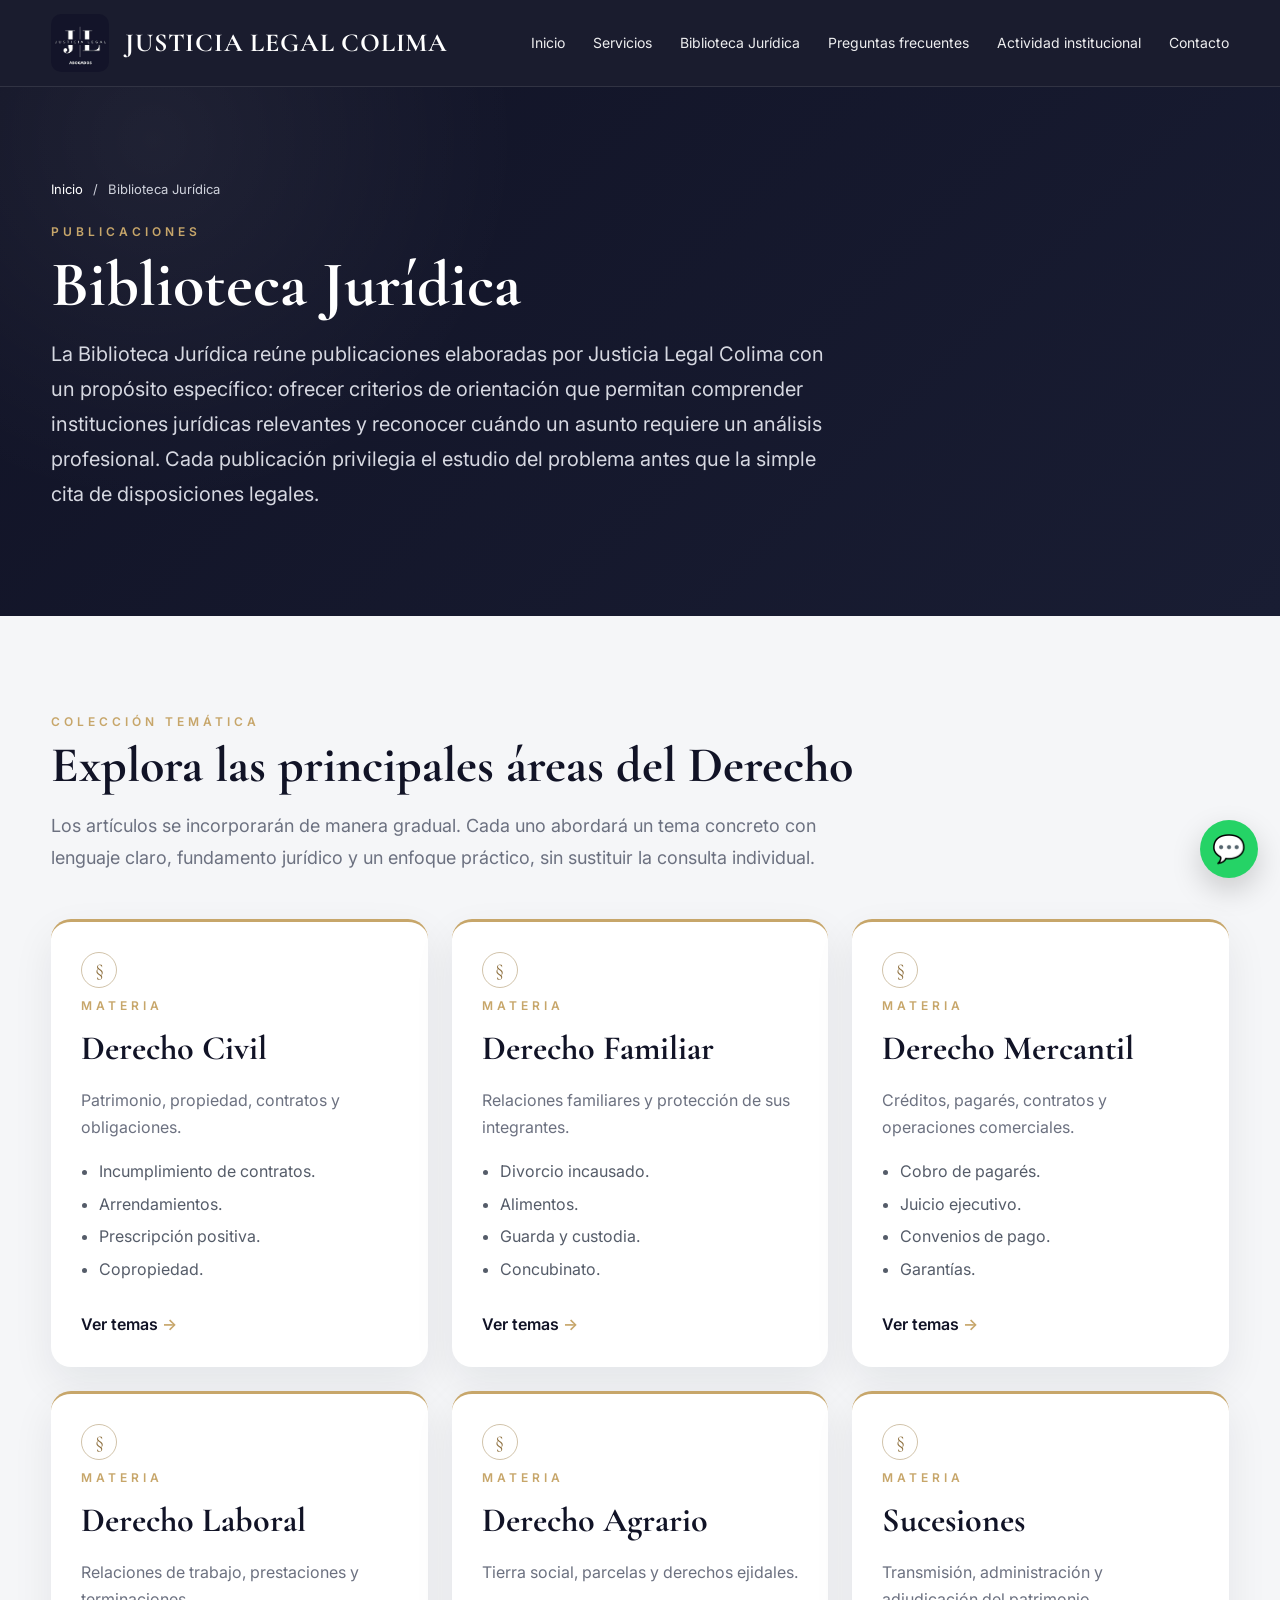
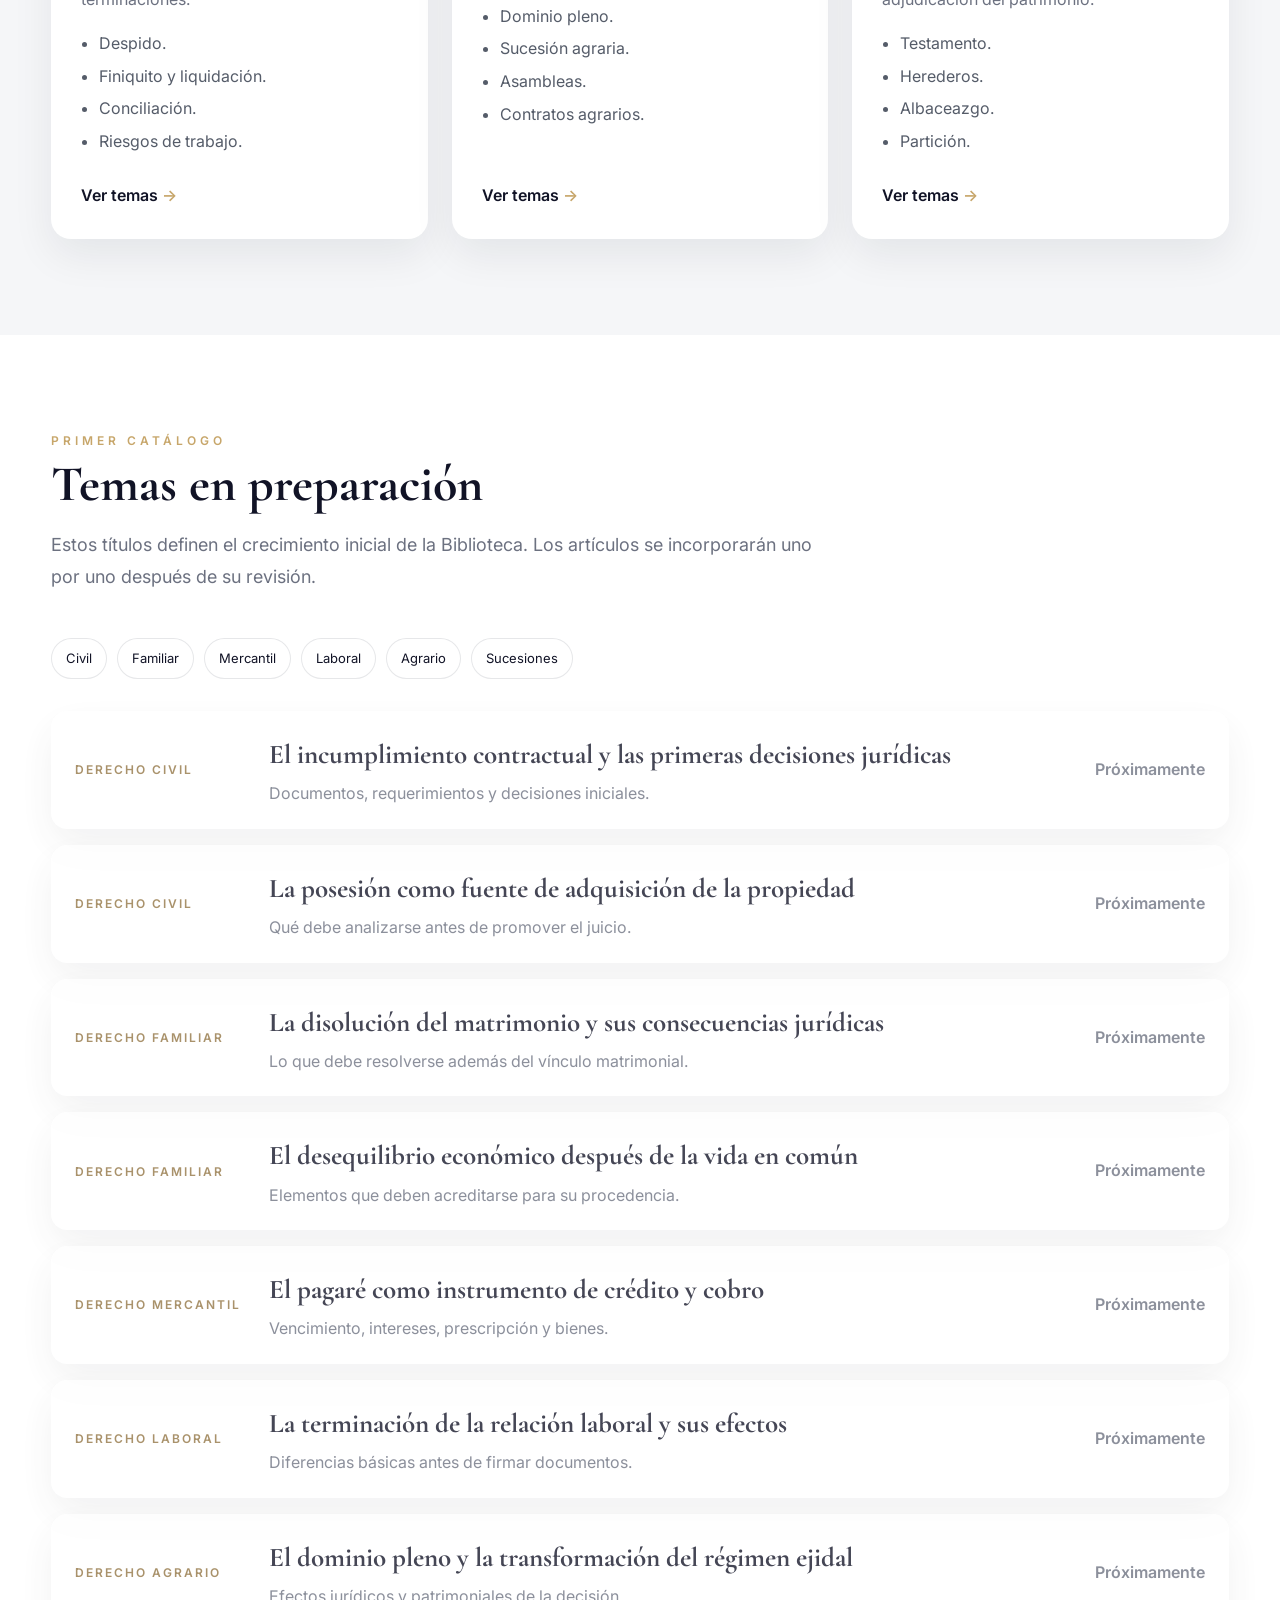
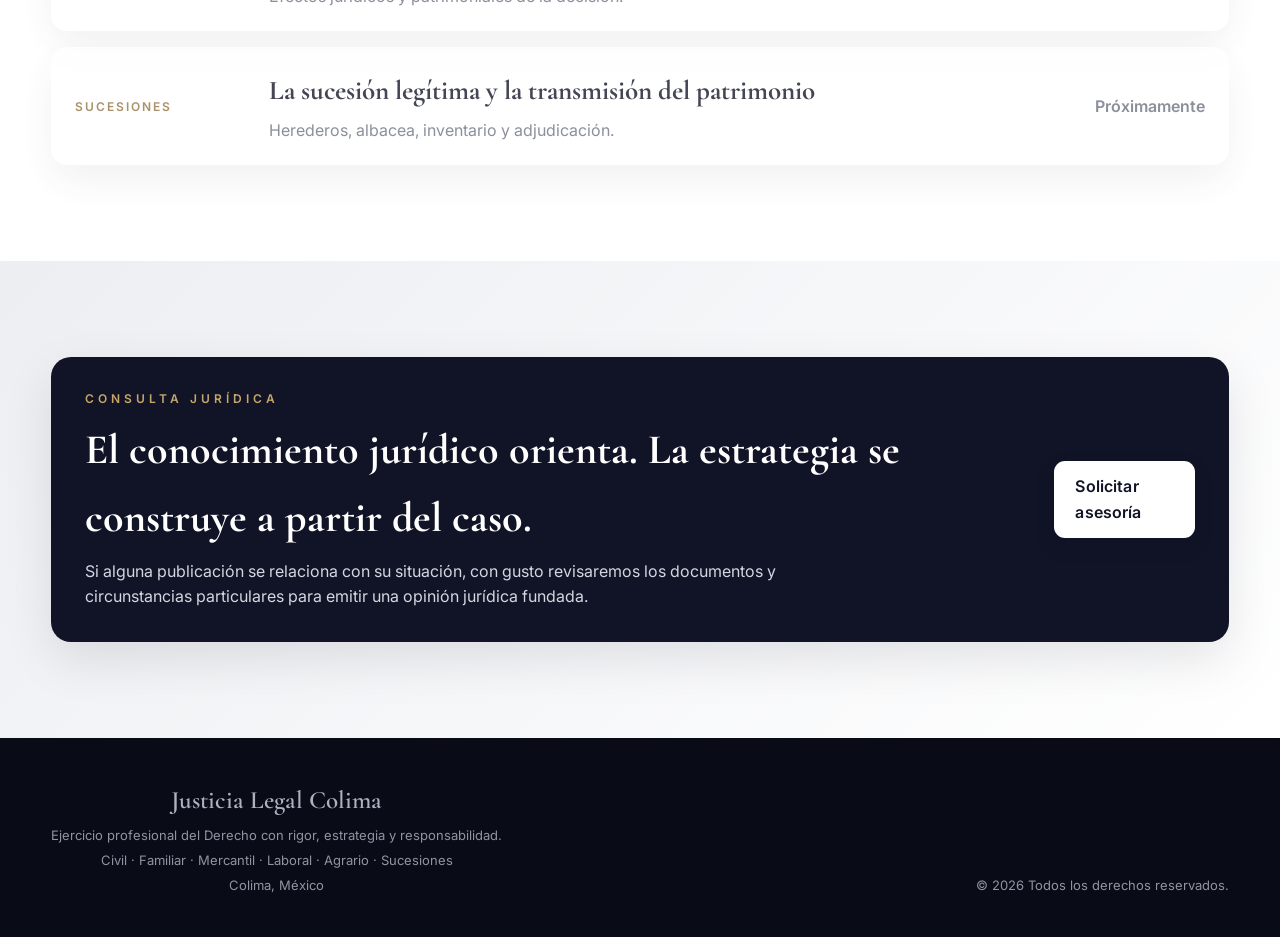
==== biblioteca/index.html @ bfbe4fc1 "Carga inicial del sitio web" ====
<!DOCTYPE html>

<html lang="es"><head>
<meta charset="utf-8"/><meta content="width=device-width,initial-scale=1" name="viewport"/>
<title>Biblioteca Jurídica | Justicia Legal Colima</title>
<meta content="Biblioteca Jurídica de Justicia Legal Colima. Orientación clara en Derecho Civil, Familiar, Mercantil, Laboral, Agrario y Sucesiones." name="description"/>
<link href="https://fonts.googleapis.com" rel="preconnect"/><link crossorigin="" href="https://fonts.gstatic.com" rel="preconnect"/>
<link href="https://fonts.googleapis.com/css2?family=Cormorant+Garamond:wght@500;600;700&amp;family=Inter:wght@300;400;500;600&amp;display=swap" rel="stylesheet"/>
<link href="../css/estilos.css" rel="stylesheet"/>
</head><body>
<header class="site-header">
<div class="container nav">
<a aria-label="Justicia Legal Colima" class="brand" href="../index.html">
<img alt="Logotipo de Justicia Legal Colima" src="../imagenes/logo_justicia_legal.jpg"/>
<div class="brand-name">JUSTICIA LEGAL COLIMA</div>
</a>
<nav aria-label="Navegación principal">
<a href="../index.html">Inicio</a>
<a href="../index.html#servicios">Servicios</a>
<a href="../biblioteca/index.html">Biblioteca Jurídica</a>
<a href="../paginas/preguntas-frecuentes.html">Preguntas frecuentes</a>
<a href="../noticias/index.html">Actividad institucional</a>
<a href="../index.html#contacto">Contacto</a>
</nav>
</div>
</header>
<main>
<section class="content-hero"><div class="container">
<div class="breadcrumb"><a href="../index.html">Inicio</a><span>/</span><span>Biblioteca Jurídica</span></div>
<div class="eyebrow">Publicaciones</div>
<h1>Biblioteca Jurídica</h1>
<p>La Biblioteca Jurídica reúne publicaciones elaboradas por Justicia Legal Colima con un propósito específico: ofrecer criterios de orientación que permitan comprender instituciones jurídicas relevantes y reconocer cuándo un asunto requiere un análisis profesional. Cada publicación privilegia el estudio del problema antes que la simple cita de disposiciones legales.</p>
</div></section>
<section><div class="container">
<div class="section-heading"><div class="kicker">Colección temática</div><h2>Explora las principales áreas del Derecho</h2>
<p>Los artículos se incorporarán de manera gradual. Cada uno abordará un tema concreto con lenguaje claro, fundamento jurídico y un enfoque práctico, sin sustituir la consulta individual.</p></div>
<div class="library-grid">
<a class="library-card" href="#civil"><div class="kicker">Materia</div><h2>Derecho Civil</h2><p>Patrimonio, propiedad, contratos y obligaciones.</p><ul><li>Incumplimiento de contratos.</li><li>Arrendamientos.</li><li>Prescripción positiva.</li><li>Copropiedad.</li></ul><span class="text-link">Ver temas</span></a>
<a class="library-card" href="#familiar"><div class="kicker">Materia</div><h2>Derecho Familiar</h2><p>Relaciones familiares y protección de sus integrantes.</p><ul><li>Divorcio incausado.</li><li>Alimentos.</li><li>Guarda y custodia.</li><li>Concubinato.</li></ul><span class="text-link">Ver temas</span></a>
<a class="library-card" href="#mercantil"><div class="kicker">Materia</div><h2>Derecho Mercantil</h2><p>Créditos, pagarés, contratos y operaciones comerciales.</p><ul><li>Cobro de pagarés.</li><li>Juicio ejecutivo.</li><li>Convenios de pago.</li><li>Garantías.</li></ul><span class="text-link">Ver temas</span></a>
<a class="library-card" href="#laboral"><div class="kicker">Materia</div><h2>Derecho Laboral</h2><p>Relaciones de trabajo, prestaciones y terminaciones.</p><ul><li>Despido.</li><li>Finiquito y liquidación.</li><li>Conciliación.</li><li>Riesgos de trabajo.</li></ul><span class="text-link">Ver temas</span></a>
<a class="library-card" href="#agrario"><div class="kicker">Materia</div><h2>Derecho Agrario</h2><p>Tierra social, parcelas y derechos ejidales.</p><ul><li>Dominio pleno.</li><li>Sucesión agraria.</li><li>Asambleas.</li><li>Contratos agrarios.</li></ul><span class="text-link">Ver temas</span></a>
<a class="library-card" href="#sucesiones"><div class="kicker">Materia</div><h2>Sucesiones</h2><p>Transmisión, administración y adjudicación del patrimonio.</p><ul><li>Testamento.</li><li>Herederos.</li><li>Albaceazgo.</li><li>Partición.</li></ul><span class="text-link">Ver temas</span></a>
</div></div></section>
<section class="light"><div class="container">
<div class="section-heading"><div class="kicker">Primer catálogo</div><h2>Temas en preparación</h2><p>Estos títulos definen el crecimiento inicial de la Biblioteca. Los artículos se incorporarán uno por uno después de su revisión.</p></div>
<div class="filter-bar">
<a href="#civil">Civil</a><a href="#familiar">Familiar</a><a href="#mercantil">Mercantil</a><a href="#laboral">Laboral</a><a href="#agrario">Agrario</a><a href="#sucesiones">Sucesiones</a>
</div>
<div class="article-list">
<article class="article-row is-coming" id="civil"><div class="article-area">Derecho Civil</div><div><h3>El incumplimiento contractual y las primeras decisiones jurídicas</h3><p>Documentos, requerimientos y decisiones iniciales.</p></div><a>Próximamente</a></article>
<article class="article-row is-coming"><div class="article-area">Derecho Civil</div><div><h3>La posesión como fuente de adquisición de la propiedad</h3><p>Qué debe analizarse antes de promover el juicio.</p></div><a>Próximamente</a></article>
<article class="article-row is-coming" id="familiar"><div class="article-area">Derecho Familiar</div><div><h3>La disolución del matrimonio y sus consecuencias jurídicas</h3><p>Lo que debe resolverse además del vínculo matrimonial.</p></div><a>Próximamente</a></article>
<article class="article-row is-coming"><div class="article-area">Derecho Familiar</div><div><h3>El desequilibrio económico después de la vida en común</h3><p>Elementos que deben acreditarse para su procedencia.</p></div><a>Próximamente</a></article>
<article class="article-row is-coming" id="mercantil"><div class="article-area">Derecho Mercantil</div><div><h3>El pagaré como instrumento de crédito y cobro</h3><p>Vencimiento, intereses, prescripción y bienes.</p></div><a>Próximamente</a></article>
<article class="article-row is-coming" id="laboral"><div class="article-area">Derecho Laboral</div><div><h3>La terminación de la relación laboral y sus efectos</h3><p>Diferencias básicas antes de firmar documentos.</p></div><a>Próximamente</a></article>
<article class="article-row is-coming" id="agrario"><div class="article-area">Derecho Agrario</div><div><h3>El dominio pleno y la transformación del régimen ejidal</h3><p>Efectos jurídicos y patrimoniales de la decisión.</p></div><a>Próximamente</a></article>
<article class="article-row is-coming" id="sucesiones"><div class="article-area">Sucesiones</div><div><h3>La sucesión legítima y la transmisión del patrimonio</h3><p>Herederos, albacea, inventario y adjudicación.</p></div><a>Próximamente</a></article>
</div>
</div></section>
<section class="final-cta"><div class="container"><div class="final-cta-box">
<div><div class="kicker">Consulta jurídica</div><h2>El conocimiento jurídico orienta. La estrategia se construye a partir del caso.</h2><p>Si alguna publicación se relaciona con su situación, con gusto revisaremos los documentos y circunstancias particulares para emitir una opinión jurídica fundada.</p></div>
<a class="btn btn-primary whatsapp" rel="noopener" target="_blank">Solicitar asesoría</a>
</div></div></section>
</main>
<a aria-label="WhatsApp" class="float-wa whatsapp" rel="noopener" target="_blank">💬</a>
<footer class="site-footer master-footer"><div class="container footer-inner"><div class="footer-brand"><strong>Justicia Legal Colima</strong><span>Ejercicio profesional del Derecho con rigor, estrategia y responsabilidad.</span><span>Civil · Familiar · Mercantil · Laboral · Agrario · Sucesiones</span><span>Colima, México</span></div><div class="footer-copy">© <span id="year"></span> Todos los derechos reservados.</div></div></footer>
<script src="../js/sitio.js"></script>
<script>
configurarPaginaArea({
  telefono:"3123106563",
  ladaPais:"52",
  mensajeWhatsApp:"Hola, me gustaría recibir información sobre una asesoría jurídica."
});
</script>
</body></html>
---- css/estilos.css ----
:root{
  --navy:#111326;
  --navy-soft:#191d33;
  --navy-light:#242941;
  --white:#f8f8fa;
  --gold:#c7a66a;
  --gold-soft:#dfc892;
  --text:#1b1e28;
  --muted:#6c7180;
  --line:rgba(17,19,38,.10);
  --shadow:0 18px 50px rgba(10,12,25,.10);
  --radius:22px;
}
*{box-sizing:border-box}
html{scroll-behavior:smooth}
body{
  margin:0;
  font-family:Inter,Arial,sans-serif;
  color:var(--text);
  background:#f5f6f8;
  line-height:1.6;
}
img{max-width:100%;display:block}
a{text-decoration:none}
.container{width:min(1180px,92%);margin:auto}
header{
  position:sticky;top:0;z-index:40;
  background:rgba(17,19,38,.96);
  backdrop-filter:blur(14px);
  border-bottom:1px solid rgba(255,255,255,.10);
}
.nav{
  min-height:86px;
  display:flex;
  align-items:center;
  justify-content:space-between;
  gap:28px;
}
.brand{
  display:flex;
  align-items:center;
  gap:16px;
  color:white;
}
.brand img{
  width:58px;height:58px;
  object-fit:cover;
  border-radius:10px;
}
.brand-name{
  font-family:"Cormorant Garamond",serif;
  font-size:26px;
  font-weight:700;
  letter-spacing:.8px;
}
.brand-sub{
  margin-top:-3px;
  font-size:11px;
  letter-spacing:5px;
  color:var(--gold-soft);
  text-transform:uppercase;
}
nav{display:flex;gap:28px}
nav a{
  color:white;
  font-size:14px;
  opacity:.92;
}
nav a:hover{color:var(--gold-soft)}
.hero{
  background:
  radial-gradient(circle at 10% 10%,rgba(255,255,255,.06),transparent 30%),
  linear-gradient(135deg,var(--navy),var(--navy-soft));
  color:white;
}
.hero-grid{
  min-height:760px;
  display:grid;
  grid-template-columns:1.18fr .82fr;
  gap:56px;
  align-items:center;
  padding:90px 0;
}
.eyebrow{
  color:var(--gold-soft);
  font-size:13px;
  letter-spacing:5px;
  text-transform:uppercase;
}
.hero h1{
  font-family:"Cormorant Garamond",serif;
  font-size:78px;
  line-height:.96;
  margin:18px 0 24px;
  max-width:700px;
}
.hero p{
  font-size:20px;
  line-height:1.75;
  color:#d7d9e1;
  max-width:700px;
}
.actions{
  display:flex;
  gap:14px;
  flex-wrap:wrap;
  margin-top:34px;
}
.btn{
  display:inline-flex;
  align-items:center;
  justify-content:center;
  padding:15px 24px;
  border-radius:11px;
  font-weight:600;
  transition:.2s ease;
}
.btn-primary{
  background:white;
  color:var(--navy);
}
.btn-primary:hover{transform:translateY(-2px)}
.btn-secondary{
  border:1px solid rgba(255,255,255,.42);
  color:white;
}
.hero-media{
  position:relative;
}
.hero-media::before{
  content:"";
  position:absolute;
  inset:-18px 20px 22px -18px;
  border:1px solid rgba(199,166,106,.38);
  border-radius:30px;
}
.hero-media img{
  position:relative;
  width:100%;
  aspect-ratio:4/5;
  object-fit:cover;
  border-radius:26px;
  box-shadow:0 28px 70px rgba(0,0,0,.30);
}
section{padding:82px 0}
.section-heading{
  max-width:770px;
  margin-bottom:44px;
}
.section-heading.center{
  text-align:center;
  margin-left:auto;
  margin-right:auto;
}
.kicker{
  color:#907340;
  font-size:12px;
  letter-spacing:4px;
  text-transform:uppercase;
  font-weight:600;
}
.section-heading h2{
  font-family:"Cormorant Garamond",serif;
  font-size:52px;
  line-height:1.05;
  color:var(--navy);
  margin:12px 0 16px;
}
.section-heading p{
  color:var(--muted);
  font-size:18px;
}
.services-grid{
  display:grid;
  grid-template-columns:repeat(3,1fr);
  gap:22px;
}
.service-card{
  background:white;
  padding:30px;
  border-radius:var(--radius);
  box-shadow:var(--shadow);
  border:1px solid rgba(17,19,38,.06);
  transition:.2s ease;
}
.service-card:hover{transform:translateY(-4px)}
.service-number{
  font-size:13px;
  letter-spacing:3px;
  color:#a1844e;
}
.service-card h3{
  font-family:"Cormorant Garamond",serif;
  font-size:29px;
  margin:13px 0 10px;
  color:var(--navy);
}
.service-card p{
  margin:0;
  color:var(--muted);
}
.about{
  background:white;
}
.about-grid{
  display:grid;
  grid-template-columns:.95fr 1.05fr;
  gap:58px;
  align-items:center;
}
.about-media img{
  width:100%;
  aspect-ratio:4/3;
  object-fit:cover;
  border-radius:26px;
  box-shadow:var(--shadow);
}
.about-copy h2{
  font-family:"Cormorant Garamond",serif;
  font-size:52px;
  line-height:1.08;
  color:var(--navy);
  margin:14px 0 20px;
}
.about-copy>p{
  color:var(--muted);
  font-size:18px;
}
.values-grid{
  display:grid;
  grid-template-columns:1fr 1fr;
  gap:18px;
  margin-top:28px;
}
.value{
  padding-top:16px;
  border-top:1px solid var(--line);
}
.value b{
  display:block;
  margin-bottom:6px;
  color:var(--navy);
}
.value span{
  color:var(--muted);
  font-size:15px;
}
.cta{
  background:linear-gradient(135deg,#eceef2,#ffffff);
}
.cta-box{
  display:flex;
  align-items:center;
  justify-content:space-between;
  gap:30px;
  padding:30px 42px;
  background:white;
  border-radius:28px;
  box-shadow:var(--shadow);
}
.cta-box h2{
  font-family:"Cormorant Garamond",serif;
  font-size:43px;
  margin:0 0 4px;
  color:var(--navy);
}
.cta-box p{
  margin:0;
  color:var(--muted);
}
.cta-box .btn{
  background:var(--navy);
  color:white;
  white-space:nowrap;
}
.contact{
  background:var(--navy);
  color:white;
}
.contact-grid{
  display:grid;
  grid-template-columns:1fr 1fr;
  gap:56px;
  align-items:start;
}
.contact h2{
  font-family:"Cormorant Garamond",serif;
  font-size:44px;
  margin:0 0 16px;
}
.contact p{color:#d0d3dd}
.contact-links{
  display:grid;
  gap:12px;
}
.contact-links a{
  display:block;
  padding:16px 18px;
  border-radius:12px;
  color:white;
  background:rgba(255,255,255,.055);
  border:1px solid rgba(255,255,255,.10);
}
footer{
  background:#090b17;
  color:#aeb2c0;
  text-align:center;
  padding:24px;
  font-size:13px;
}
.float-wa{
  position:fixed;
  right:22px;
  bottom:22px;
  width:58px;height:58px;
  border-radius:50%;
  display:grid;
  place-items:center;
  background:#25d366;
  color:white;
  font-size:27px;
  box-shadow:0 12px 30px rgba(0,0,0,.28);
  z-index:30;
}
@media(max-width:900px){
  nav{display:none}
  .hero-grid,.about-grid,.contact-grid{grid-template-columns:1fr}
  .hero-grid{min-height:auto;padding:70px 0}
  .hero h1{font-size:58px}
  .hero-media{max-width:560px}
  .services-grid{grid-template-columns:1fr 1fr}
  .cta-box{align-items:flex-start;flex-direction:column}
}
@media(max-width:580px){
  .brand-name{font-size:21px}
  .brand img{width:50px;height:50px}
  .hero h1{font-size:46px}
  .hero p{font-size:17px}
  .services-grid,.values-grid{grid-template-columns:1fr}
  .section-heading h2,.about-copy h2,.contact h2{font-size:40px}
  section{padding:72px 0}
  .cta-box{padding:32px 26px}
}

/* =========================================
   COMPONENTES DE PÁGINAS INTERIORES
   PLANTILLA MAESTRA V1.1
   ========================================= */
.page-hero{
  padding:92px 0 86px;
  color:white;
  background:
    radial-gradient(circle at 10% 10%,rgba(255,255,255,.06),transparent 30%),
    linear-gradient(135deg,var(--navy),var(--navy-soft));
}
.breadcrumb{
  display:flex;
  gap:10px;
  margin-bottom:22px;
  font-size:13px;
  color:#cfd2dc;
}
.breadcrumb a{color:#fff}
.eyebrow,.kicker{
  color:var(--gold);
  font-size:12px;
  letter-spacing:4px;
  text-transform:uppercase;
  font-weight:600;
}
.page-hero h1,
.section-heading h2,
.topic-heading h2,
.final-cta h2{
  font-family:"Cormorant Garamond",serif;
}
.page-hero h1{
  font-size:68px;
  line-height:1;
  margin:12px 0 18px;
}
.page-hero-copy{
  max-width:770px;
  color:#d6d8e1;
  font-size:21px;
}
.actions{display:flex;gap:14px;flex-wrap:wrap;margin-top:30px}

.btn{
  display:inline-flex;
  align-items:center;
  justify-content:center;
  padding:14px 22px;
  border-radius:10px;
  font-weight:600;
  transition:.2s ease;
}
.btn:hover{transform:translateY(-2px)}
.btn-primary{background:#fff;color:var(--navy)}
.btn-secondary{border:1px solid rgba(255,255,255,.42);color:white}
.btn-dark{background:var(--navy);color:white}

.subnav{
  background:#fff;
  border-bottom:1px solid var(--line);
  position:sticky;
  top:86px;
  z-index:30;
}
.subnav .container{
  display:flex;
  gap:10px;
  overflow-x:auto;
  padding-top:13px;
  padding-bottom:13px;
}
.subnav a{
  padding:8px 13px;
  border-radius:999px;
  background:#f2f3f6;
  color:var(--navy);
  white-space:nowrap;
  font-size:13px;
}
.subnav a:hover{background:var(--navy);color:white}

section{padding:82px 0}
.light{background:#fff}
.section-heading{max-width:780px;margin-bottom:42px}
.section-heading h2{
  font-size:50px;
  line-height:1.08;
  color:var(--navy);
  margin:12px 0 14px;
}
.section-heading p{font-size:18px;color:var(--muted)}

.practice-grid{
  display:grid;
  grid-template-columns:repeat(3,1fr);
  gap:20px;
}
.practice-link{
  display:block;
  color:inherit;
  background:#fff;
  border-radius:20px;
  padding:26px;
  box-shadow:var(--shadow);
  border-top:3px solid var(--gold);
  transition:.2s ease;
}
.practice-link:hover{transform:translateY(-4px)}
.practice-link h3{
  margin:0 0 8px;
  font-family:"Cormorant Garamond",serif;
  font-size:29px;
  color:var(--navy);
}
.practice-link p{margin:0;color:var(--muted)}

.topic-section{scroll-margin-top:145px}
.topic-panel{
  background:#fff;
  border-radius:24px;
  padding:38px;
  box-shadow:var(--shadow);
}
.light .topic-panel{
  background:#f8f8fa;
  box-shadow:none;
  border:1px solid rgba(17,19,38,.07);
}
.topic-heading{max-width:780px;margin-bottom:28px}
.topic-heading h2{
  font-size:43px;
  line-height:1.08;
  margin:10px 0 0;
  color:var(--navy);
}
.topic-columns{
  display:grid;
  grid-template-columns:1fr 1fr;
  gap:34px;
  padding-top:24px;
  margin-top:22px;
  border-top:1px solid var(--line);
}
.topic-columns h3{
  margin:0 0 10px;
  font-family:"Cormorant Garamond",serif;
  font-size:27px;
  color:var(--navy);
}
.topic-columns p{margin:0;color:var(--muted)}
.clean-list{margin:0;padding-left:20px;color:var(--muted)}
.clean-list li{margin-bottom:7px}

.topic-cta{
  display:flex;
  justify-content:space-between;
  align-items:center;
  gap:26px;
  margin-top:30px;
  padding:22px 24px;
  border-radius:16px;
  background:#f0f1f4;
}
.topic-cta strong{color:var(--navy)}
.topic-cta p{margin:4px 0 0;color:var(--muted)}

.faq-section{padding-top:78px}
.faq details{
  background:#f8f8fa;
  border:1px solid var(--line);
  border-radius:13px;
  padding:17px 19px;
  margin-bottom:12px;
}
.faq summary{
  cursor:pointer;
  font-weight:600;
  color:var(--navy);
}
.faq details[open] summary{margin-bottom:10px}
.faq p{margin:0;color:var(--muted)}

.final-cta{
  background:linear-gradient(135deg,#eceef2,#fff);
}
.final-cta-box{
  display:flex;
  justify-content:space-between;
  align-items:center;
  gap:34px;
  padding:40px 44px;
  border-radius:26px;
  background:var(--navy);
  color:#fff;
  box-shadow:var(--shadow);
}
.final-cta h2{
  margin:8px 0 8px;
  font-size:42px;
}
.final-cta p{
  max-width:760px;
  color:#d4d7e0;
  margin:0;
}

.float-wa{
  position:fixed;
  right:22px;
  bottom:22px;
  width:58px;
  height:58px;
  border-radius:50%;
  display:grid;
  place-items:center;
  background:#25d366;
  color:#fff;
  font-size:27px;
  box-shadow:0 12px 30px rgba(0,0,0,.28);
  z-index:40;
}
.site-footer{
  background:#090b17;
  color:#aeb2c0;
  text-align:center;
  padding:24px;
  font-size:13px;
}
@media(max-width:900px){
  .practice-grid{grid-template-columns:1fr 1fr}
  .topic-columns{grid-template-columns:1fr}
  .topic-cta,.final-cta-box{align-items:flex-start;flex-direction:column}
}
@media(max-width:580px){
  .page-hero h1{font-size:46px}
  .page-hero-copy{font-size:18px}
  .practice-grid{grid-template-columns:1fr}
  .topic-heading h2,.final-cta h2{font-size:36px}
  .topic-panel{padding:26px}
  .subnav{top:74px}
}

.site-header{
  position:sticky;top:0;z-index:50;
  background:rgba(17,19,38,.96);
  backdrop-filter:blur(14px);
  border-bottom:1px solid rgba(255,255,255,.10);
}
.site-footer{
  background:#090b17;color:#aeb2c0;text-align:center;padding:24px;font-size:13px;
}


/* =====================================================
   V4.0 PROFESSIONAL EDITION
   NAVEGACIÓN Y PORTADA
   ===================================================== */

.dropdown{
  position:relative;
}
.dropdown > a{
  display:flex;
  align-items:center;
  gap:6px;
}
.dropdown > a::after{
  content:"▾";
  font-size:11px;
  color:var(--gold-soft);
  transition:transform .2s ease;
}
.dropdown:hover > a::after,
.dropdown:focus-within > a::after{
  transform:rotate(180deg);
}
.dropdown-menu{
  display:none;
  position:absolute;
  top:calc(100% + 13px);
  left:50%;
  transform:translateX(-50%);
  min-width:235px;
  padding:10px;
  background:rgba(17,19,38,.99);
  border:1px solid rgba(255,255,255,.12);
  border-radius:14px;
  box-shadow:0 22px 50px rgba(0,0,0,.38);
  z-index:100;
}
.dropdown-menu::before{
  content:"";
  position:absolute;
  top:-13px;
  left:0;
  right:0;
  height:13px;
}
.dropdown:hover .dropdown-menu,
.dropdown:focus-within .dropdown-menu{
  display:grid;
}
.dropdown-menu a{
  display:block;
  padding:11px 13px;
  border-radius:9px;
  color:#fff;
  white-space:nowrap;
  font-size:14px;
}
.dropdown-menu a:hover,
.dropdown-menu a:focus{
  background:rgba(255,255,255,.08);
  color:var(--gold-soft);
}

.hero-media{
  position:relative;
  padding:16px;
  border:1px solid rgba(199,166,106,.45);
  border-radius:30px;
}
.hero-media::before{
  display:none;
}
.hero-media img{
  width:100%;
  aspect-ratio:4/5;
  object-fit:cover;
  object-position:center;
  border-radius:20px;
  box-shadow:0 28px 70px rgba(0,0,0,.30);
}
.brand-sub:empty{display:none}

@media(max-width:900px){
  .dropdown-menu{display:none!important}
  .hero-media{
    width:min(100%,560px);
    padding:12px;
  }
}


/* =====================================================
   V5.0 — BIBLIOTECA Y CONTENIDO INSTITUCIONAL
   ===================================================== */

.content-hero{
  padding:86px 0 78px;
  color:#fff;
  background:
    radial-gradient(circle at 12% 10%,rgba(255,255,255,.06),transparent 30%),
    linear-gradient(135deg,var(--navy),var(--navy-soft));
}
.content-hero h1{
  font-family:"Cormorant Garamond",serif;
  font-size:64px;
  line-height:1;
  margin:12px 0 18px;
}
.content-hero p{
  max-width:780px;
  color:#d6d8e1;
  font-size:20px;
}
.library-grid{
  display:grid;
  grid-template-columns:repeat(3,1fr);
  gap:22px;
}
.library-card{
  display:flex;
  flex-direction:column;
  min-height:310px;
  padding:30px;
  border-radius:22px;
  background:#fff;
  color:inherit;
  box-shadow:var(--shadow);
  border-top:3px solid var(--gold);
}
.library-card h2{
  font-family:"Cormorant Garamond",serif;
  font-size:34px;
  color:var(--navy);
  margin:7px 0 10px;
}
.library-card p{
  margin:0 0 18px;
  color:var(--muted);
}
.library-card ul{
  margin:0 0 22px;
  padding-left:18px;
  color:#555c69;
}
.library-card li{margin-bottom:7px}
.library-card .text-link{
  margin-top:auto;
  font-weight:600;
  color:var(--navy);
}
.library-card .text-link::after{
  content:" →";
  color:var(--gold);
}
.article-list{
  display:grid;
  gap:16px;
}
.article-row{
  display:grid;
  grid-template-columns:170px 1fr auto;
  gap:24px;
  align-items:center;
  padding:22px 24px;
  border-radius:17px;
  background:#fff;
  box-shadow:var(--shadow);
}
.article-row .article-area{
  color:#927442;
  font-size:12px;
  letter-spacing:2px;
  text-transform:uppercase;
  font-weight:600;
}
.article-row h3{
  font-family:"Cormorant Garamond",serif;
  font-size:27px;
  color:var(--navy);
  margin:0 0 5px;
}
.article-row p{
  margin:0;
  color:var(--muted);
}
.article-row a{
  color:var(--navy);
  font-weight:600;
  white-space:nowrap;
}
.article-row.is-coming{
  opacity:.78;
}
.article-row.is-coming a{
  pointer-events:none;
  color:var(--muted);
}
.filter-bar{
  display:flex;
  flex-wrap:wrap;
  gap:10px;
  margin-bottom:32px;
}
.filter-bar a{
  padding:9px 14px;
  border-radius:999px;
  color:var(--navy);
  background:#fff;
  border:1px solid var(--line);
  font-size:13px;
}
.filter-bar a:hover{
  color:#fff;
  background:var(--navy);
}
.global-faq-group{
  margin-bottom:42px;
}
.global-faq-group h2{
  font-family:"Cormorant Garamond",serif;
  font-size:39px;
  color:var(--navy);
  margin:0 0 18px;
}
.news-grid{
  display:grid;
  grid-template-columns:repeat(3,1fr);
  gap:22px;
}
.news-card{
  display:flex;
  flex-direction:column;
  min-height:270px;
  padding:28px;
  border-radius:22px;
  background:#fff;
  box-shadow:var(--shadow);
}
.news-date{
  color:#927442;
  font-size:12px;
  letter-spacing:2px;
  text-transform:uppercase;
}
.news-card h2{
  font-family:"Cormorant Garamond",serif;
  font-size:31px;
  line-height:1.08;
  color:var(--navy);
  margin:14px 0 12px;
}
.news-card p{
  margin:0;
  color:var(--muted);
}
.news-card .text-link{
  margin-top:auto;
  padding-top:22px;
  color:var(--navy);
  font-weight:600;
}
.empty-state{
  padding:34px;
  border-radius:22px;
  background:#fff;
  box-shadow:var(--shadow);
  text-align:center;
}
.empty-state h2{
  font-family:"Cormorant Garamond",serif;
  font-size:38px;
  color:var(--navy);
  margin:0 0 10px;
}
.empty-state p{
  max-width:680px;
  margin:0 auto;
  color:var(--muted);
}
@media(max-width:900px){
  .library-grid,.news-grid{grid-template-columns:1fr 1fr}
  .article-row{grid-template-columns:1fr}
}
@media(max-width:580px){
  .content-hero h1{font-size:46px}
  .content-hero p{font-size:18px}
  .library-grid,.news-grid{grid-template-columns:1fr}
}


/* =====================================================
   V5.1 — PREGUNTAS FRECUENTES CENTRALIZADAS
   ===================================================== */

.faq-directory-cta{
  padding:0 0 76px;
  background:#fff;
}
.faq-directory-box{
  display:flex;
  align-items:center;
  justify-content:space-between;
  gap:30px;
  padding:30px 34px;
  border-radius:22px;
  background:linear-gradient(135deg,#f0f1f4,#fff);
  border:1px solid var(--line);
}
.faq-directory-box h2{
  margin:8px 0 7px;
  font-family:"Cormorant Garamond",serif;
  font-size:37px;
  color:var(--navy);
}
.faq-directory-box p{
  margin:0;
  max-width:720px;
  color:var(--muted);
}
.faq-directory-box .actions{
  margin-top:0;
  flex-wrap:nowrap;
}
.faq-main-nav{
  position:sticky;
  top:86px;
}
.global-faq-group{
  scroll-margin-top:150px;
  padding-top:10px;
}
.global-faq-group + .global-faq-group{
  margin-top:50px;
  padding-top:50px;
  border-top:1px solid var(--line);
}
.global-faq-group h2{
  font-size:42px;
}
@media(max-width:900px){
  .faq-directory-box{
    align-items:flex-start;
    flex-direction:column;
  }
  .faq-directory-box .actions{
    flex-wrap:wrap;
  }
}


/* =====================================================
   JUSTICIA LEGAL COLIMA — MASTER EDITION 1.0
   Revisión final de espacio, jerarquía e iconografía
   ===================================================== */

:root{
  --space-section: 96px;
  --space-section-mobile: 68px;
  --radius-master: 20px;
  --shadow-soft: 0 16px 42px rgba(14,24,45,.075);
  --shadow-hover: 0 22px 54px rgba(14,24,45,.12);
}

html{scroll-behavior:smooth}

body{
  text-rendering:optimizeLegibility;
  -webkit-font-smoothing:antialiased;
}

main > section{
  padding-top:var(--space-section);
  padding-bottom:var(--space-section);
}

.page-hero,
.content-hero{
  padding-top:92px;
  padding-bottom:84px;
}

.section-heading{
  max-width:830px;
  margin-bottom:46px;
}

.section-heading h2{
  margin-top:8px;
  margin-bottom:15px;
  line-height:1.06;
}

.section-heading p,
.page-hero-copy,
.content-hero p{
  max-width:790px;
  line-height:1.75;
}

.topic-section{
  padding-top:78px;
  padding-bottom:78px;
}

.topic-panel{
  padding:42px;
  border-radius:var(--radius-master);
  box-shadow:var(--shadow-soft);
}

.topic-heading{
  max-width:900px;
  margin-bottom:34px;
}

.topic-heading h2{
  line-height:1.12;
  margin-top:8px;
}

.topic-columns{
  gap:42px;
  margin-top:30px;
}

.topic-columns p,
.topic-columns li,
.faq p,
.library-card p,
.news-card p{
  line-height:1.7;
}

.topic-cta,
.final-cta-box,
.faq-directory-box{
  border-radius:var(--radius-master);
  padding:32px 34px;
}

.actions{
  gap:12px;
}

.btn{
  min-height:48px;
  padding:13px 21px;
  border-radius:11px;
  display:inline-flex;
  align-items:center;
  justify-content:center;
  font-weight:600;
  letter-spacing:.01em;
  transition:transform .18s ease, box-shadow .18s ease, background-color .18s ease;
}

.btn:hover{
  transform:translateY(-2px);
}

.btn-primary,
.btn-dark{
  box-shadow:0 8px 20px rgba(14,24,45,.14);
}

/* Iconografía minimalista: numeración editorial */
.practice-grid{
  counter-reset:practice;
  gap:22px;
}

.practice-link{
  counter-increment:practice;
  position:relative;
  padding-top:72px;
  border-radius:var(--radius-master);
  box-shadow:var(--shadow-soft);
  transition:transform .2s ease, box-shadow .2s ease;
}

.practice-link::before{
  content:counter(practice, decimal-leading-zero);
  position:absolute;
  top:25px;
  left:28px;
  width:34px;
  height:34px;
  display:grid;
  place-items:center;
  border:1px solid rgba(153,122,67,.55);
  border-radius:50%;
  font-size:11px;
  letter-spacing:.08em;
  color:#8f7140;
  background:#fff;
}

.practice-link:hover,
.library-card:hover,
.news-card:hover{
  transform:translateY(-4px);
  box-shadow:var(--shadow-hover);
}

.library-grid,
.news-grid{
  gap:24px;
}

.library-card,
.news-card{
  border-radius:var(--radius-master);
  box-shadow:var(--shadow-soft);
  transition:transform .2s ease, box-shadow .2s ease;
}

.library-card::before{
  content:"§";
  width:34px;
  height:34px;
  display:grid;
  place-items:center;
  border:1px solid rgba(153,122,67,.45);
  border-radius:50%;
  color:#8f7140;
  font-family:"Cormorant Garamond",serif;
  font-size:20px;
  margin-bottom:8px;
}

.article-row{
  border-radius:16px;
  box-shadow:var(--shadow-soft);
}

.faq details{
  border-radius:14px;
  margin-bottom:12px;
  overflow:hidden;
}

.faq summary{
  line-height:1.45;
  padding-top:19px;
  padding-bottom:19px;
}

.subnav{
  box-shadow:0 8px 22px rgba(14,24,45,.055);
}

.master-footer{
  padding:42px 0;
}

.footer-inner{
  display:flex;
  justify-content:space-between;
  align-items:flex-end;
  gap:34px;
}

.footer-brand{
  display:flex;
  flex-direction:column;
  gap:5px;
}

.footer-brand strong{
  font-family:"Cormorant Garamond",serif;
  font-size:25px;
  font-weight:600;
}

.footer-brand span,
.footer-copy{
  font-size:13px;
  line-height:1.55;
  opacity:.82;
}

.float-wa{
  box-shadow:0 12px 30px rgba(0,0,0,.18);
}

@media(max-width:900px){
  main > section{
    padding-top:var(--space-section-mobile);
    padding-bottom:var(--space-section-mobile);
  }
  .page-hero,
  .content-hero{
    padding-top:72px;
    padding-bottom:66px;
  }
  .topic-panel{
    padding:31px 25px;
  }
  .topic-columns{
    gap:26px;
  }
  .footer-inner{
    align-items:flex-start;
    flex-direction:column;
  }
}

@media(max-width:580px){
  .section-heading{
    margin-bottom:34px;
  }
  .topic-section{
    padding-top:54px;
    padding-bottom:54px;
  }
  .topic-panel{
    padding:26px 20px;
  }
  .topic-cta,
  .final-cta-box,
  .faq-directory-box{
    padding:25px 21px;
  }
  .btn{
    width:100%;
  }
  .actions{
    width:100%;
  }
}
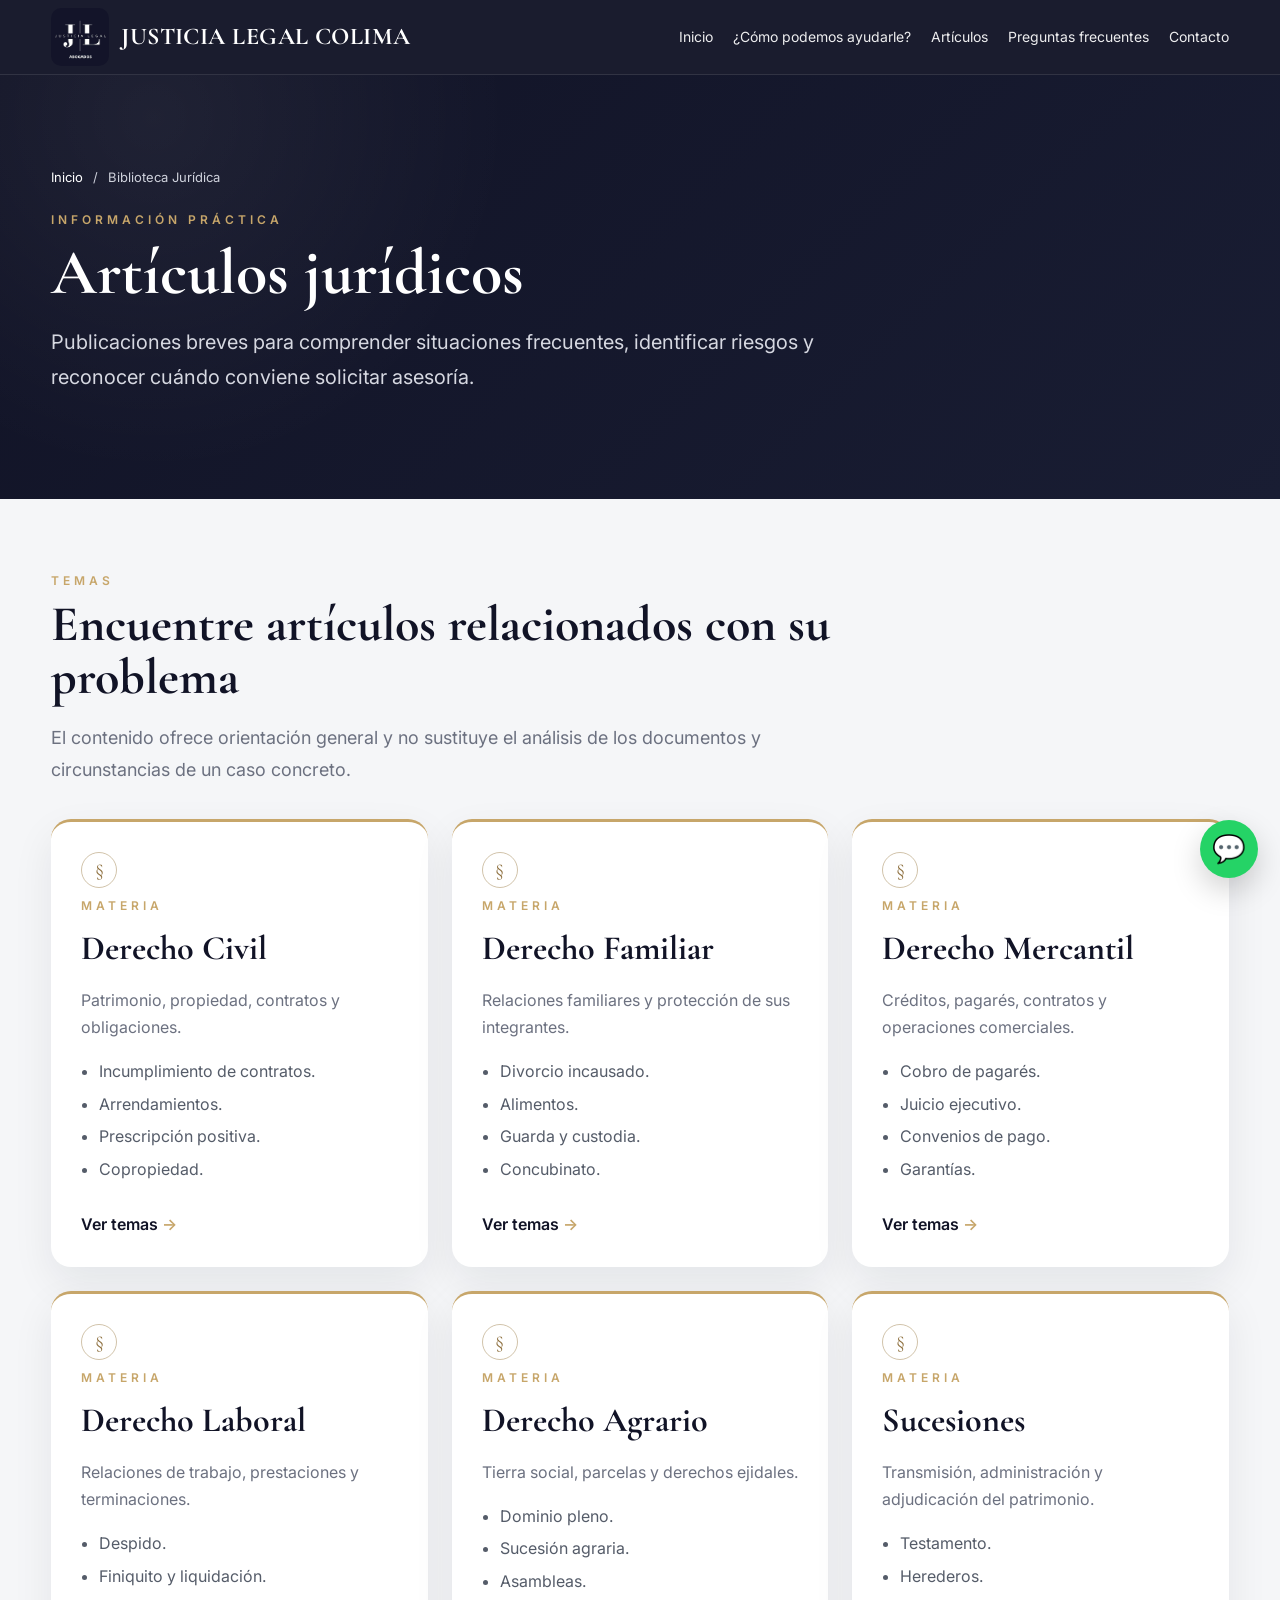
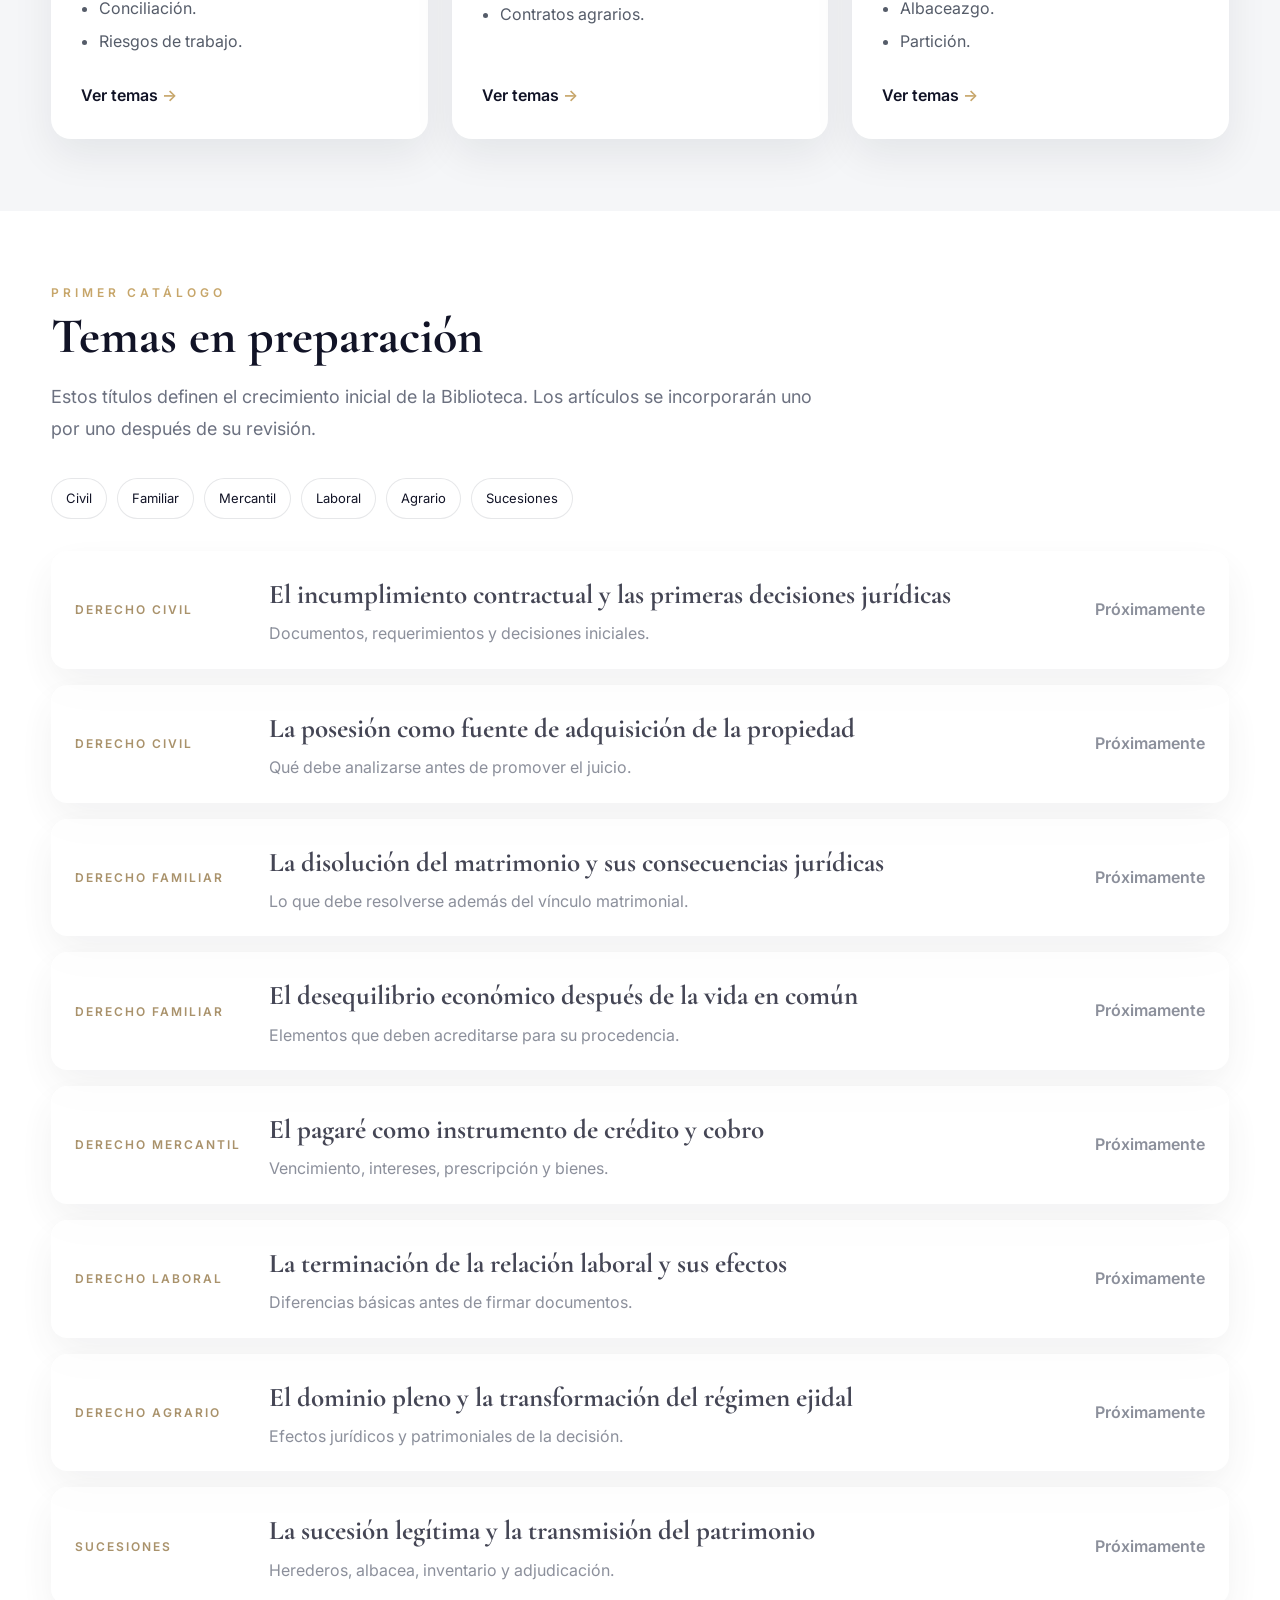
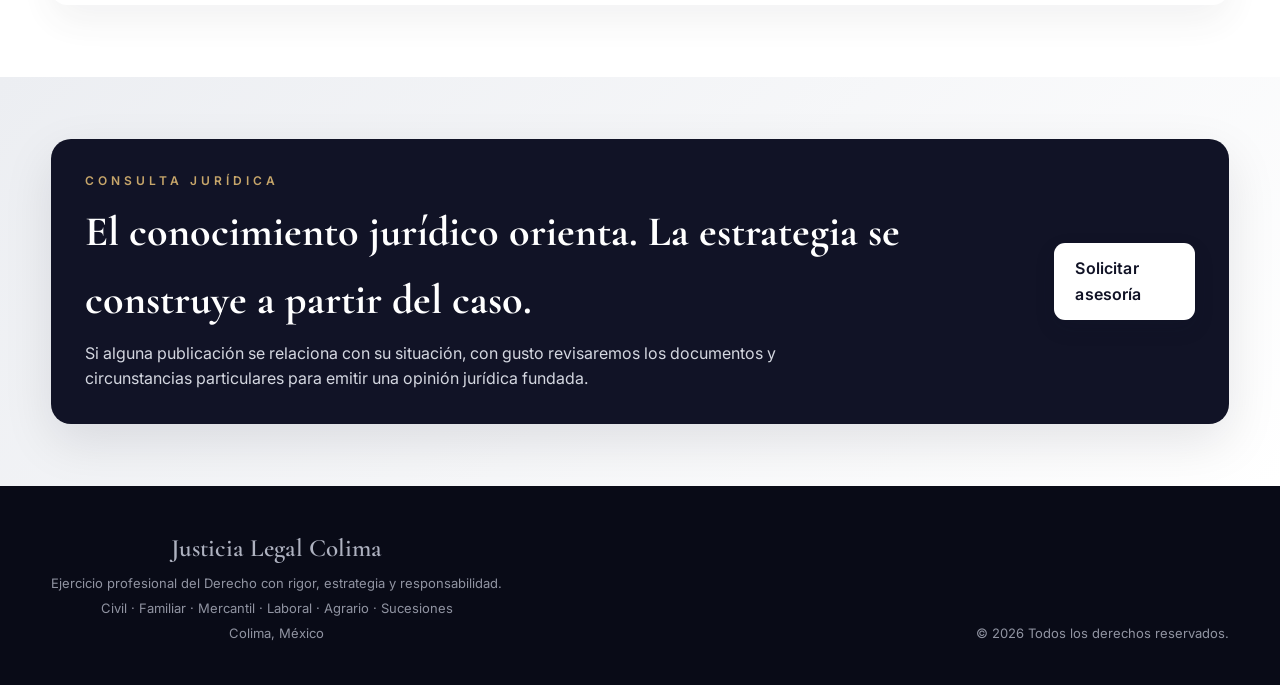
==== commit c267ef57: "Add files via upload" ====
--- a/biblioteca/index.html
+++ b/biblioteca/index.html
@@ -2,8 +2,8 @@
 
 <html lang="es"><head>
 <meta charset="utf-8"/><meta content="width=device-width,initial-scale=1" name="viewport"/>
-<title>Biblioteca Jurídica | Justicia Legal Colima</title>
-<meta content="Biblioteca Jurídica de Justicia Legal Colima. Orientación clara en Derecho Civil, Familiar, Mercantil, Laboral, Agrario y Sucesiones." name="description"/>
+<title>Artículos jurídicos | Justicia Legal Colima</title>
+<meta content="Artículos de Justicia Legal Colima para comprender problemas jurídicos frecuentes antes de tomar una decisión." name="description"/>
 <link href="https://fonts.googleapis.com" rel="preconnect"/><link crossorigin="" href="https://fonts.gstatic.com" rel="preconnect"/>
 <link href="https://fonts.googleapis.com/css2?family=Cormorant+Garamond:wght@500;600;700&amp;family=Inter:wght@300;400;500;600&amp;display=swap" rel="stylesheet"/>
 <link href="../css/estilos.css" rel="stylesheet"/>
@@ -16,10 +16,10 @@
 </a>
 <nav aria-label="Navegación principal">
 <a href="../index.html">Inicio</a>
-<a href="../index.html#servicios">Servicios</a>
-<a href="../biblioteca/index.html">Biblioteca Jurídica</a>
+<a href="../index.html#servicios">¿Cómo podemos ayudarle?</a>
+<a href="../biblioteca/index.html">Artículos</a>
 <a href="../paginas/preguntas-frecuentes.html">Preguntas frecuentes</a>
-<a href="../noticias/index.html">Actividad institucional</a>
+
 <a href="../index.html#contacto">Contacto</a>
 </nav>
 </div>
@@ -27,13 +27,13 @@
 <main>
 <section class="content-hero"><div class="container">
 <div class="breadcrumb"><a href="../index.html">Inicio</a><span>/</span><span>Biblioteca Jurídica</span></div>
-<div class="eyebrow">Publicaciones</div>
-<h1>Biblioteca Jurídica</h1>
-<p>La Biblioteca Jurídica reúne publicaciones elaboradas por Justicia Legal Colima con un propósito específico: ofrecer criterios de orientación que permitan comprender instituciones jurídicas relevantes y reconocer cuándo un asunto requiere un análisis profesional. Cada publicación privilegia el estudio del problema antes que la simple cita de disposiciones legales.</p>
+<div class="eyebrow">Información práctica</div>
+<h1>Artículos jurídicos</h1>
+<p>Publicaciones breves para comprender situaciones frecuentes, identificar riesgos y reconocer cuándo conviene solicitar asesoría.</p>
 </div></section>
 <section><div class="container">
-<div class="section-heading"><div class="kicker">Colección temática</div><h2>Explora las principales áreas del Derecho</h2>
-<p>Los artículos se incorporarán de manera gradual. Cada uno abordará un tema concreto con lenguaje claro, fundamento jurídico y un enfoque práctico, sin sustituir la consulta individual.</p></div>
+<div class="section-heading"><div class="kicker">Temas</div><h2>Encuentre artículos relacionados con su problema</h2>
+<p>El contenido ofrece orientación general y no sustituye el análisis de los documentos y circunstancias de un caso concreto.</p></div>
 <div class="library-grid">
 <a class="library-card" href="#civil"><div class="kicker">Materia</div><h2>Derecho Civil</h2><p>Patrimonio, propiedad, contratos y obligaciones.</p><ul><li>Incumplimiento de contratos.</li><li>Arrendamientos.</li><li>Prescripción positiva.</li><li>Copropiedad.</li></ul><span class="text-link">Ver temas</span></a>
 <a class="library-card" href="#familiar"><div class="kicker">Materia</div><h2>Derecho Familiar</h2><p>Relaciones familiares y protección de sus integrantes.</p><ul><li>Divorcio incausado.</li><li>Alimentos.</li><li>Guarda y custodia.</li><li>Concubinato.</li></ul><span class="text-link">Ver temas</span></a>
--- a/css/estilos.css
+++ b/css/estilos.css
@@ -1227,3 +1227,375 @@
     width:100%;
   }
 }
+
+
+/* =====================================================
+   MASTER EDITION 1.1 — NAVEGACIÓN MÓVIL
+   ===================================================== */
+
+.menu-toggle{
+  display:none;
+  width:46px;
+  height:46px;
+  padding:0;
+  border:1px solid rgba(255,255,255,.20);
+  border-radius:11px;
+  background:rgba(255,255,255,.06);
+  color:#fff;
+  cursor:pointer;
+  align-items:center;
+  justify-content:center;
+  flex-direction:column;
+  gap:5px;
+  flex:0 0 auto;
+}
+
+.menu-toggle span{
+  display:block;
+  width:21px;
+  height:2px;
+  border-radius:999px;
+  background:currentColor;
+  transition:transform .22s ease, opacity .22s ease;
+}
+
+.menu-toggle[aria-expanded="true"] span:nth-child(1){
+  transform:translateY(7px) rotate(45deg);
+}
+.menu-toggle[aria-expanded="true"] span:nth-child(2){
+  opacity:0;
+}
+.menu-toggle[aria-expanded="true"] span:nth-child(3){
+  transform:translateY(-7px) rotate(-45deg);
+}
+
+.mobile-menu{display:none}
+body.menu-open{overflow:hidden}
+
+@media(max-width:900px){
+  .nav{
+    min-height:82px;
+    gap:16px;
+  }
+
+  .nav > nav{display:none}
+
+  .menu-toggle{display:inline-flex}
+
+  .mobile-menu{
+    display:block;
+    position:fixed;
+    inset:82px 0 auto 0;
+    max-height:calc(100vh - 82px);
+    overflow-y:auto;
+    padding:18px 4% 30px;
+    background:rgba(17,19,38,.995);
+    border-top:1px solid rgba(255,255,255,.10);
+    box-shadow:0 22px 50px rgba(0,0,0,.30);
+    transform:translateY(-12px);
+    opacity:0;
+    visibility:hidden;
+    pointer-events:none;
+    transition:transform .22s ease, opacity .22s ease, visibility .22s ease;
+    z-index:39;
+  }
+
+  .mobile-menu.is-open{
+    transform:translateY(0);
+    opacity:1;
+    visibility:visible;
+    pointer-events:auto;
+  }
+
+  .mobile-menu a,
+  .mobile-menu .mobile-section-title{
+    display:block;
+    padding:14px 4px;
+    color:#fff;
+    border-bottom:1px solid rgba(255,255,255,.09);
+    font-size:16px;
+  }
+
+  .mobile-menu .mobile-section-title{
+    color:var(--gold-soft);
+    padding-top:20px;
+    padding-bottom:8px;
+    border-bottom:0;
+    font-size:11px;
+    font-weight:600;
+    letter-spacing:3px;
+    text-transform:uppercase;
+  }
+
+  .mobile-menu .mobile-submenu{padding-left:18px}
+
+  .mobile-menu .mobile-submenu a{
+    color:#d9dbe3;
+    font-size:15px;
+  }
+}
+
+@media(max-width:580px){
+  .nav{min-height:78px}
+
+  .brand{
+    gap:11px;
+    min-width:0;
+  }
+
+  .brand img{
+    width:48px;
+    height:48px;
+  }
+
+  .brand-name{
+    font-size:19px;
+    line-height:1.04;
+    letter-spacing:.35px;
+  }
+
+  .brand-sub{display:none}
+
+  .mobile-menu{
+    inset:78px 0 auto 0;
+    max-height:calc(100vh - 78px);
+  }
+}
+
+
+/* =====================================================
+   JUSTICIA LEGAL COLIMA — V7.0
+   Enfoque centrado en la necesidad del cliente
+   ===================================================== */
+
+.service-area{
+  display:inline-block;
+  margin-bottom:10px;
+  color:var(--gold);
+  font-size:11px;
+  font-weight:600;
+  letter-spacing:2px;
+  text-transform:uppercase;
+}
+
+.service-card h3{
+  line-height:1.18;
+  margin-top:0;
+}
+
+.service-card .text-link{
+  display:inline-block;
+  margin-top:18px;
+  color:var(--navy);
+  font-size:13px;
+  font-weight:600;
+}
+
+.service-card:hover .text-link{
+  color:#8f7140;
+}
+
+#servicios .section-heading p{
+  max-width:760px;
+  margin-left:auto;
+  margin-right:auto;
+}
+
+.page-hero-copy{
+  max-width:850px;
+}
+
+.practice-link h3{
+  font-size:22px;
+  line-height:1.18;
+}
+
+.practice-link p{
+  margin-top:12px;
+}
+
+@media(max-width:580px){
+  .hero h1{
+    font-size:48px;
+    line-height:1;
+  }
+
+  .service-card h3{
+    font-size:24px;
+  }
+
+  .practice-link h3{
+    font-size:20px;
+  }
+}
+
+
+/* =====================================================
+   JUSTICIA LEGAL COLIMA — V7.1
+   Ajustes de navegación, espacios e iconos
+   ===================================================== */
+
+/* Encabezado más compacto y equilibrado */
+.nav{
+  min-height:74px;
+  gap:20px;
+}
+
+.brand{
+  gap:12px;
+  flex:0 0 auto;
+  min-width:max-content;
+}
+
+.brand-name{
+  white-space:nowrap;
+  font-size:24px;
+  letter-spacing:.45px;
+}
+
+header nav{
+  gap:20px;
+  align-items:center;
+  justify-content:flex-end;
+}
+
+header nav a{
+  white-space:nowrap;
+}
+
+/* Portada más cercana al encabezado */
+.hero-grid{
+  min-height:650px;
+  padding:58px 0 64px;
+  gap:44px;
+}
+
+/* Menor separación vertical general */
+main > section{
+  padding-top:72px;
+  padding-bottom:72px;
+}
+
+#servicios{
+  padding-top:68px;
+  padding-bottom:68px;
+}
+
+.about{
+  padding-top:70px;
+  padding-bottom:70px;
+}
+
+.cta,
+.contact{
+  padding-top:62px;
+  padding-bottom:62px;
+}
+
+.section-heading{
+  margin-bottom:34px;
+}
+
+.services-grid{
+  gap:18px;
+}
+
+.practice-grid{
+  gap:18px;
+}
+
+.topic-section{
+  padding-top:62px;
+  padding-bottom:62px;
+}
+
+.topic-panel{
+  padding:34px;
+}
+
+.final-cta,
+.faq-directory-cta{
+  padding-top:62px;
+  padding-bottom:62px;
+}
+
+/* Iconos de áreas en lugar de numeración */
+.service-icon{
+  width:48px;
+  height:48px;
+  display:grid;
+  place-items:center;
+  margin-bottom:18px;
+  border:1px solid rgba(199,166,106,.55);
+  border-radius:14px;
+  color:#a87b31;
+  background:rgba(199,166,106,.08);
+  font-family:"Cormorant Garamond",serif;
+  font-size:28px;
+  line-height:1;
+}
+
+.service-number{
+  display:none !important;
+}
+
+/* Evita numeración automática heredada en tarjetas */
+.practice-link::before{
+  display:none !important;
+}
+
+@media(max-width:1050px){
+  header nav{
+    gap:16px;
+  }
+
+  header nav a{
+    font-size:13px;
+  }
+
+  .brand-name{
+    font-size:22px;
+  }
+}
+
+@media(max-width:900px){
+  .nav{
+    min-height:78px;
+  }
+
+  .hero-grid{
+    min-height:auto;
+    padding:48px 0 56px;
+  }
+
+  main > section{
+    padding-top:58px;
+    padding-bottom:58px;
+  }
+
+  .topic-section{
+    padding-top:52px;
+    padding-bottom:52px;
+  }
+}
+
+@media(max-width:580px){
+  .brand-name{
+    font-size:18px;
+    white-space:nowrap;
+  }
+
+  .brand img{
+    width:46px;
+    height:46px;
+  }
+
+  .hero-grid{
+    padding:40px 0 48px;
+  }
+
+  main > section{
+    padding-top:50px;
+    padding-bottom:50px;
+  }
+}
